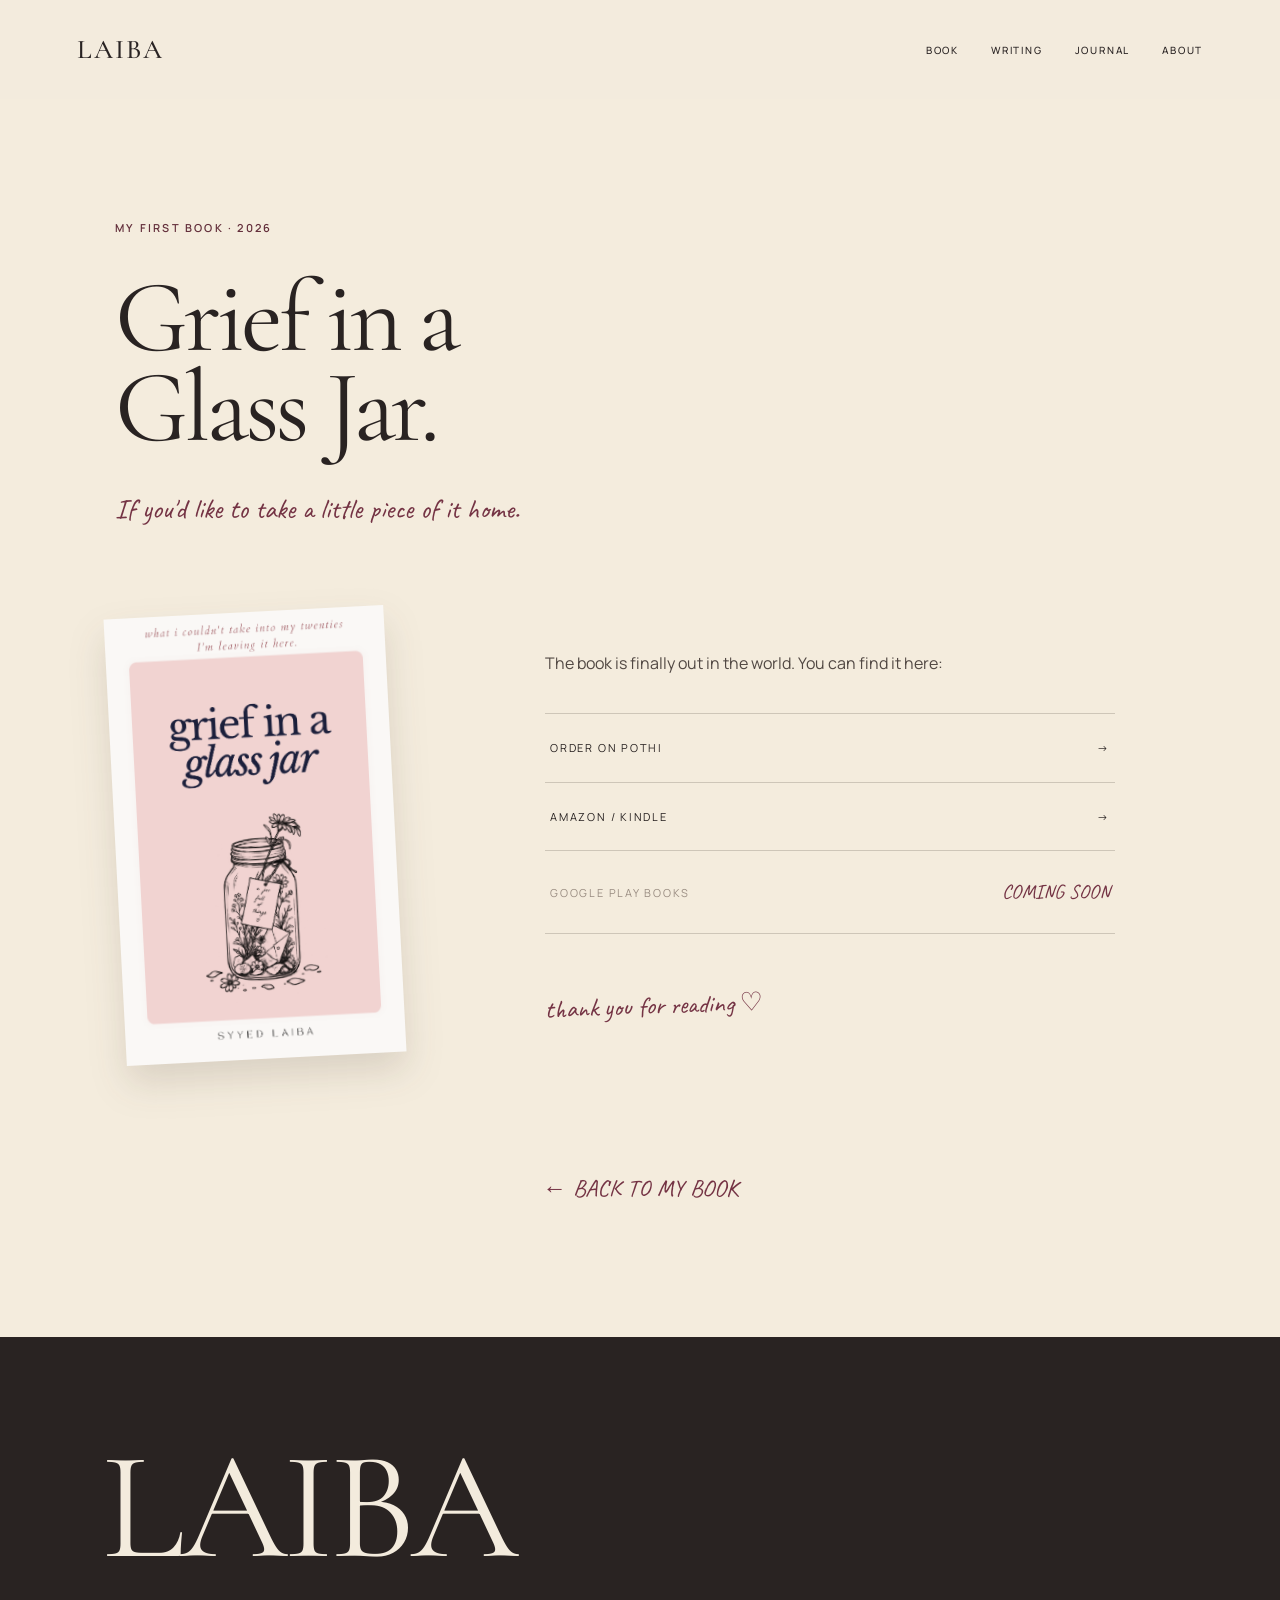
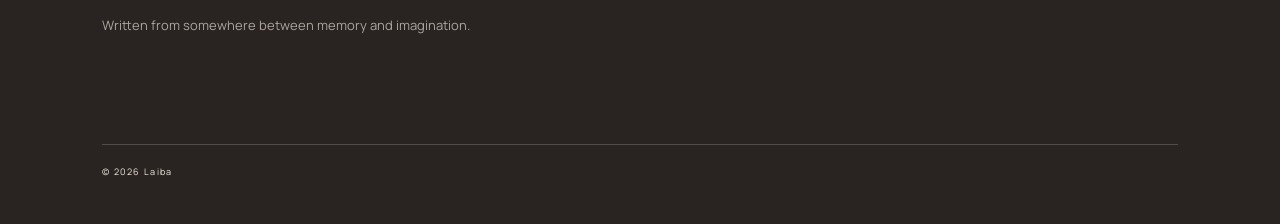
==== book.html @ 5cf10fbd "Update website" ====
<!DOCTYPE html>
<html lang="en">

<head>
    <meta charset="UTF-8">
    <meta name="viewport" content="width=device-width, initial-scale=1.0">

    <title>Grief in a Glass Jar | Laiba</title>

    <link rel="preconnect" href="https://fonts.googleapis.com">
    <link rel="preconnect" href="https://fonts.gstatic.com" crossorigin>

    <link href="https://fonts.googleapis.com/css2?family=Caveat:wght@400;500&family=Cormorant+Garamond:wght@400;500;600&family=Manrope:wght@400;500;600&display=swap" rel="stylesheet">

    <link rel="stylesheet" href="style.css">
</head>

<body>

    <header class="navbar">

        <a href="index.html" class="logo">LAIBA</a>

        <nav>
            <a href="index.html#book">BOOK</a>
            <a href="index.html#writing">WRITING</a>
            <a href="index.html#journal">JOURNAL</a>
            <a href="index.html#about">ABOUT</a>
        </nav>

    </header>


    <main class="book-links-page">

        <p class="section-label">
            MY FIRST BOOK · 2026
        </p>

        <h1>
            Grief in a<br>
            Glass Jar.
        </h1>

        <p class="book-links-note">
            If you'd like to take a little piece of it home.
        </p>


        <div class="book-links-layout">

            <div class="book-links-cover">

                <img
                    src="assets/images/grief in a glass jar.png"
                    alt="Grief in a Glass Jar by Syed Laiba"
                >

            </div>


            <div class="book-links-content">

                <p class="book-links-intro">
                    The book is finally out in the world.
                    You can find it here:
                </p>


                <div class="book-store-links">

                    <a
                        href="https://store.pothi.com/book/syyed-laiba-grief-glass-jar/"
                        target="_blank"
                        rel="noopener"
                        class="book-store-link"
                    >
                        <span>
                            ORDER ON POTHI
                        </span>

                        <span>→</span>
                    </a>


                    <a
                        href="https://a.co/d/0iZqMCQK"
                        target="_blank"
                        rel="noopener"
                        class="book-store-link"
                    >
                        <span>
                            AMAZON / KINDLE
                        </span>

                        <span>→</span>
                    </a>


                    <div class="book-store-link coming-soon">

                        <span>
                            GOOGLE PLAY BOOKS
                        </span>

                        <span>
                            COMING SOON
                        </span>

                    </div>

                </div>


                <p class="book-links-handwritten">
                    thank you for reading ♡
                </p>

            </div>

        </div>


        <a href="index.html#book" class="book-back">
            ← BACK TO MY BOOK
        </a>

    </main>


    <footer>

        <div class="footer-name">
            LAIBA
        </div>

        <p class="footer-line">
            Written from somewhere between
            memory and imagination.
        </p>

        <div class="footer-bottom">

            <span>© 2026 Laiba</span>

        </div>

    </footer>

</body>

</html>
---- style.css ----
:root {
    --paper: #F3EBDD;
    --ink: #292323;
    --cocoa: #463735;
    --wine: #632F3B;
    --rose: #A77B7B;
    --gold: #D7B978;
}


* {
    margin: 0;
    padding: 0;
    box-sizing: border-box;
}


html {
    scroll-behavior: smooth;
}


body {
    background: var(--paper);
    color: var(--ink);
    font-family: "Manrope", sans-serif;
    line-height: 1.6;
}
h2,
h3 {
    font-family: "Cormorant Garamond", serif;
    font-weight: 400;
}
a {
    color: inherit;
    text-decoration: none;
}


/* NAVIGATION */

.navbar {
    width: 100%;
    padding: 28px 6vw;

    display: flex;
    justify-content: space-between;
    align-items: center;
}


.logo {
    font-family: "Cormorant Garamond", serif;
    font-size: 27px;
    font-weight: 500;
    letter-spacing: 0.08em;
}


nav {
    display: flex;
    gap: 32px;
}


nav a {
    font-family: "Manrope", sans-serif;
    font-size: 10px;
    font-weight: 500;
    letter-spacing: 0.18em;
}

nav a:hover {
    color: var(--wine);
}


/* HERO */

.hero {
    min-height: 88vh;
    padding: 8vh 6vw;

    display: grid;
    grid-template-columns: 1fr 1fr;

    align-items: center;
    gap: 8vw;
}


.eyebrow,
.section-label {
    font-family: "Manrope", sans-serif;
    font-size: 11px;
    font-weight: 600;
    letter-spacing: 0.2em;
    color: var(--wine);
}

.intro .section-label {
    color: var(--gold);
    font-size: 11px;
}
.hero h1 {
    margin-top: 25px;

    font-family: "Cormorant Garamond", serif;
    font-size: clamp(55px, 7vw, 105px);
    font-weight: 400;
    line-height: 0.88;
    letter-spacing: -0.025em;
}


.hero-description {
    max-width: 420px;
    margin-top: 38px;

    font-family: "Manrope", sans-serif;
    font-size: 15px;
    line-height: 1.8;

    color: var(--cocoa);
}


.hero-button {
    display: inline-block;

    margin-top: 35px;
    padding: 15px 25px;

    background: var(--wine);
    color: var(--paper);

    font-family: "Manrope", sans-serif;
    font-size: 9px;
    font-weight: 600;
    letter-spacing: 0.18em;

    transition: all 0.3s ease;
}

.hero-button:hover {
    background: var(--ink);
    transform: translateY(-2px);
}


.hero-button:hover {
    background: var(--ink);
}


/* HERO PLACEHOLDER */

/* WRITER'S ARCHIVE */

.hero-visual {
    display: flex;
    justify-content: center;
    align-items: center;
    position: relative;
}

.hero-swan {
    position: absolute;

    width: 210px;
    height: auto;

    left: -10px;
    bottom: -25px;

    z-index: 3;

    transform: rotate(-5deg);

    filter: drop-shadow(0 8px 12px rgba(41, 35, 35, 0.08));

    pointer-events: none;
}

.archive-frame {
    width: min(460px, 88%);
    position: relative;

    transform: rotate(2deg);
}

.archive-photo {
    width: 100%;
    aspect-ratio: 4 / 5;

    object-fit: cover;
    object-position: center 25%;

    display: block;

    filter: saturate(0.82) contrast(0.95);

    border: 10px solid var(--paper);
    box-shadow: 0 18px 45px rgba(41, 35, 35, 0.15);
}

/* LITTLE ARCHIVE LABEL */

.photo-signature {
    position: absolute;

    right: 18px;
    bottom: 14px;

    font-family: "Caveat", cursive;
    font-size: 24px;

    color: var(--rose);

    transform: rotate(-6deg);

    z-index: 2;
}
/* INTRO */

.intro {
    padding: 18vh 15vw;

    background: var(--ink);
    color: var(--paper);
}


.intro h2 {
    max-width: 1000px;
    margin-top: 35px;

    font-family: "Cormorant Garamond", serif;
    font-size: clamp(42px, 5.5vw, 78px);
    font-weight: 400;
    line-height: 1.02;
    letter-spacing: -0.015em;
}

/* BOOK */

.book-section {
    padding: 17vh 8vw;
    background: var(--paper);
}


.book-heading {
    margin-top: 25px;

    display: flex;
    justify-content: space-between;
    align-items: flex-end;

    gap: 40px;
}


.book-section h2 {
    font-family: "Cormorant Garamond", serif;
    font-size: clamp(55px, 7vw, 105px);
    font-weight: 400;
    line-height: 0.88;
    letter-spacing: -0.025em;

    color: var(--wine);
}


.book-note {
    margin-bottom: 8px;

    font-family: "Caveat", cursive;
    font-size: 25px;

    color: var(--rose);

    transform: rotate(-4deg);
}


.book-content {
    margin-top: 100px;

    display: grid;
    grid-template-columns: 0.9fr 1.1fr;

    align-items: center;

    gap: 10vw;
}


.book-cover-area {
    position: relative;

    display: flex;
    justify-content: center;
}


.book-cover-placeholder {
    width: min(350px, 80%);
    aspect-ratio: 2 / 3;

    background: var(--cocoa);
    color: var(--paper);

    display: flex;
    justify-content: center;
    align-items: center;

    text-align: center;

    font-family: "Cormorant Garamond", serif;
    font-size: 28px;
    line-height: 1.05;

    padding: 40px;

    transform: rotate(-3deg);

    box-shadow: 12px 18px 35px rgba(41, 35, 35, 0.14);
}
.book-cover {
    width: min(375px, 82%);
    aspect-ratio: 2 / 3;

    object-fit: cover;
    display: block;

    transform: rotate(-3deg);

    box-shadow: 12px 18px 35px rgba(41, 35, 35, 0.14);
}

.book-year {
    position: absolute;

    bottom: -25px;
    right: 5%;

    font-family: "Manrope", sans-serif;
    font-size: 9px;
    font-weight: 600;
    letter-spacing: 0.15em;

    color: var(--wine);
}


.book-description {
    max-width: 550px;
}


.book-description p {
    margin-bottom: 22px;

    font-family: "Manrope", sans-serif;
    font-size: 15px;
    line-height: 1.8;

    color: var(--cocoa);
}


.book-description .book-ending {
    margin-top: 35px;

    font-family: "Cormorant Garamond", serif;
    font-size: 29px;
    line-height: 1.1;

    color: var(--wine);
}


.book-description .book-release {
    margin-top: 30px;

    font-family: "Cormorant Garamond", serif;
    font-size: 24px;
    line-height: 1.25;

    color: var(--ink);
}


.book-link {
    display: inline-block;

    margin-top: 20px;

    font-family: "Manrope", sans-serif;
    font-size: 10px;
    font-weight: 600;
    letter-spacing: 0.18em;

    color: var(--wine);

    transition: transform 0.3s ease;
}


.book-link:hover {
    transform: translateX(5px);
}


/* WRITING */

.writing-section {
    padding: 15vh 8vw;

    background: #DCE5E4;
}


.writing-section h2 {
    margin-top: 20px;

    font-size: clamp(45px, 6vw, 80px);
    font-weight: normal;
}


.writing-grid {
    margin-top: 90px;

    display: grid;
    grid-template-columns: repeat(3, 1fr);

    gap: 22px;
}

/* WRITING CARDS */

.writing-card {
    background: #F3EEE3;
    border: 1px solid rgba(70, 70, 65, 0.18);
    box-shadow: 0 12px 30px rgba(45, 55, 55, 0.10);
    padding: 42px 32px 38px;
    position: relative;
    transition: transform 0.3s ease, box-shadow 0.3s ease;
}

/* Slightly imperfect journal feel */
.writing-card:nth-child(1) {
    transform: rotate(-0.4deg);
}

.writing-card:nth-child(2) {
    transform: rotate(0.25deg);
}

.writing-card:nth-child(3) {
    transform: rotate(-0.25deg);
}

/* Gentle lift when you hover */
.writing-card:hover {
    transform: translateY(-6px) rotate(0deg);
    box-shadow: 0 18px 35px rgba(45, 55, 55, 0.14);
}


.writing-card:nth-child(1) {
    transform: rotate(-0.5deg);
}

.writing-card:nth-child(2) {
    transform: rotate(0.7deg);
}

.writing-card:nth-child(3) {
    transform: rotate(-0.3deg);
}


.writing-card:hover {
    transform: translateY(-8px) rotate(0deg);

    background: rgba(255, 250, 242, 0.45);
}


.writing-card-top {
    display: flex;
    justify-content: space-between;
    align-items: center;

    font-family: "Manrope", sans-serif;
    font-size: 9px;
    font-weight: 600;
    letter-spacing: 0.18em;

    color: var(--wine);
}


.writing-card h3 {
    margin-top: auto;
    margin-bottom: 35px;

    max-width: 310px;

    font-family: "Cormorant Garamond", serif;
    font-size: 32px;
    font-weight: 400;
    line-height: 1.05;

    color: var(--ink);
}


.writing-card a {
    font-family: "Manrope", sans-serif;
    font-size: 9px;
    font-weight: 600;
    letter-spacing: 0.18em;

    color: var(--wine);

    transition: transform 0.3s ease;
}


.writing-card a:hover {
    transform: translateX(5px);
}


/* =========================================
   JOURNAL
   ========================================= */

.journal-section {
    background: #f4ecdc;
    min-height: 850px;
    padding: 130px 8% 150px;

    display: grid;
    grid-template-columns: 35% 65%;
    gap: 20px;

    overflow: hidden;
}


/* LEFT SIDE */

.journal-heading {
    position: relative;
    padding-top: 20px;
}

.journal-heading h2 {
    font-family: "Cormorant Garamond", serif;
    font-size: clamp(65px, 6vw, 105px);
    font-weight: 400;
    line-height: .88;
    letter-spacing: -3px;

    margin: 45px 0 0;
}

.journal-note {
    font-family: "Caveat", cursive;
    font-size: 25px;
    line-height: 1.05;

    color: #713442;

    margin-top: 45px;

    transform: rotate(-5deg);
    display: inline-block;
}


/* RIGHT SIDE */

.journal-papers {
    position: relative;

    min-height: 720px;

    display: flex;
    flex-direction: column;

    align-items: center;

    gap: 55px;

    padding-top: 25px;
}


/* PAPER */

.journal-paper {
    position: relative;
    display: block;

    width: min(720px, 95%);
    min-height: 175px;

    background:
        radial-gradient(
            circle at 20% 30%,
            rgba(120, 95, 65, .035) 0 1px,
            transparent 1.5px
        ),
        radial-gradient(
            circle at 70% 65%,
            rgba(120, 95, 65, .025) 0 1px,
            transparent 1.5px
        ),
        #f8f1e3;

    background-size: 18px 18px, 23px 23px, auto;

    color: #292323;
    text-decoration: none;

    padding: 30px 45px 28px 105px;

  .journal-paper {
    position: relative;
    display: block;

    width: min(720px, 95%);
    min-height: 175px;

    background:
        radial-gradient(
            circle at 20% 30%,
            rgba(120, 95, 65, .035) 0 1px,
            transparent 1.5px
        ),
        radial-gradient(
            circle at 70% 65%,
            rgba(120, 95, 65, .025) 0 1px,
            transparent 1.5px
        ),
        #f8f1e3;

    background-size: 18px 18px, 23px 23px, auto;

    color: #292323;
    text-decoration: none;

    padding: 30px 45px 28px 105px;

    transition:
        transform .35s ease,
        filter .35s ease;

    z-index: 1;

    filter:
        drop-shadow(0 9px 8px rgba(55, 45, 35, .13))
        drop-shadow(0 2px 3px rgba(55, 45, 35, .07));

    clip-path: polygon(
        1% 3%,
        8% 1%,
        17% 2%,
        27% 1%,
        38% 3%,
        49% 1%,
        61% 2%,
        73% 1%,
        84% 3%,
        94% 1%,
        99% 5%,
        98% 17%,
        99% 29%,
        97% 42%,
        99% 56%,
        98% 70%,
        100% 83%,
        98% 96%,
        88% 98%,
        77% 97%,
        67% 99%,
        56% 97%,
        45% 99%,
        34% 97%,
        23% 99%,
        13% 97%,
        4% 99%,
        2% 92%,
        3% 81%,
        1% 69%,
        3% 56%,
        1% 44%,
        2% 32%,
        1% 20%
    );
}

    transition:
        transform .35s ease,
        box-shadow .35s ease;

    z-index: 1;

    /*
       Slightly irregular torn-paper silhouette
    */
    clip-path: polygon(
        1% 3%,
        8% 1%,
        17% 2%,
        27% 1%,
        38% 3%,
        49% 1%,
        61% 2%,
        73% 1%,
        84% 3%,
        94% 1%,
        99% 5%,

        98% 17%,
        99% 29%,
        97% 42%,
        99% 56%,
        98% 70%,
        100% 83%,
        98% 96%,

        88% 98%,
        77% 97%,
        67% 99%,
        56% 97%,
        45% 99%,
        34% 97%,
        23% 99%,
        13% 97%,
        4% 99%,

        2% 92%,
        3% 81%,
        1% 69%,
        3% 56%,
        1% 44%,
        2% 32%,
        1% 20%
    );
}

.journal-paper::after {
    content: "";
    position: absolute;

    inset: 0;

    pointer-events: none;

    border: 1px solid rgba(120, 100, 75, .10);

    opacity: .7;
}


/* DIFFERENT ROTATIONS */

.paper-one {
    transform: rotate(-1.3deg);

    margin-left: 20px;

    clip-path: polygon(
        1% 4%, 12% 1%, 25% 3%, 38% 1%,
        52% 3%, 65% 1%, 78% 3%, 91% 1%, 99% 5%,
        98% 20%, 100% 34%, 98% 48%, 99% 63%,
        97% 79%, 99% 94%,
        88% 97%, 75% 99%, 61% 97%, 48% 99%,
        35% 97%, 22% 99%, 10% 97%, 2% 94%,
        3% 80%, 1% 66%, 3% 52%, 1% 37%, 3% 21%
    );
}


.paper-two {
    transform: rotate(1.2deg);

    margin-left: -20px;

    clip-path: polygon(
        2% 2%, 15% 4%, 29% 1%, 43% 3%,
        57% 1%, 72% 3%, 86% 1%, 98% 4%,
        97% 19%, 99% 34%, 97% 49%, 100% 64%,
        98% 81%, 99% 96%,
        86% 98%, 72% 96%, 58% 99%, 44% 97%,
        30% 99%, 17% 96%, 3% 98%,
        1% 83%, 3% 68%, 1% 54%, 2% 39%,
        1% 24%
    );
}


.paper-three {
    transform: rotate(-.8deg);

    margin-left: 25px;

    clip-path: polygon(
        1% 3%, 13% 1%, 26% 3%, 39% 1%,
        53% 2%, 67% 1%, 81% 3%, 94% 1%, 99% 4%,
        98% 18%, 99% 31%, 97% 45%, 100% 59%,
        98% 73%, 99% 87%, 97% 98%,
        84% 96%, 70% 99%, 56% 97%, 42% 99%,
        28% 97%, 14% 99%, 3% 96%,
        2% 82%, 3% 68%, 1% 54%, 3% 40%,
        1% 25%
    );
}

/* HOVER */

.journal-paper:hover {
    transform:
        rotate(0deg)
        translateY(-7px)
        scale(1.015);

    filter:
        drop-shadow(0 14px 14px rgba(55, 45, 35, .17))
        drop-shadow(0 3px 5px rgba(55, 45, 35, .08));

    z-index: 10;
}

   


/* PAPER NUMBER */

.paper-number {
    position: absolute;

    left: 30px;
    top: 45px;

    width: 48px;
    height: 42px;

    display: flex;
    align-items: center;
    justify-content: center;

    background: #e7dcc5;

    color: #713442;

    font-family: "Manrope", sans-serif;
    font-size: 12px;
    letter-spacing: 1px;

    box-shadow:
        0 2px 5px rgba(40,30,20,.08);

    transform: rotate(-2deg);
}


/* PAPER CONTENT */

.paper-content {
    position: relative;
}

.paper-date {
    position: absolute;

    right: 0;
    top: -3px;

    font-family: "Manrope", sans-serif;

    font-size: 9px;
    letter-spacing: 1px;

    color: #77706a;
}


.paper-content h3 {
    font-family: "Cormorant Garamond", serif;

    font-size: 29px;
    line-height: .98;

    font-weight: 500;

    margin: 4px 90px 10px 0;
}


.paper-content p {
    font-family: "Manrope", sans-serif;

    font-size: 11px;
    line-height: 1.55;

    color: #827a72;

    max-width: 330px;

    margin: 0;
}


/* HANDWRITTEN LINK */

.paper-read {
    position: absolute;

    right: 32px;
    bottom: 25px;

    font-family: "Caveat", cursive;

    font-size: 19px;

    color: #713442;

    transform: rotate(-3deg);

    transition: transform .25s ease;
}

.journal-paper:hover .paper-read {
    transform:
        rotate(-3deg)
        translateX(4px);
}


/* PAPER CLIP */

.paper-clip {
    position: absolute;

    left: 25px;
    top: -22px;

    font-family: serif;

    font-size: 45px;

    color: #8d806d;

    transform: rotate(-20deg);

    z-index: 5;
}


/* FLOWER */

.paper-flower {
    position: absolute;

    left: 55px;
    top: 45px;

    font-size: 35px;

    color: #8b5d4c;

    transform: rotate(-18deg);

    opacity: .65;
}


/* TAPE */

.paper-tape {
    position: absolute;

    top: -17px;
    left: 42%;

    width: 105px;
    height: 35px;

    background: rgba(211, 197, 161, .72);

    transform: rotate(2deg);

    box-shadow:
        0 2px 5px rgba(50,40,30,.08);
}


/* =========================================
   JOURNAL MOBILE
   ========================================= */

@media (max-width: 800px) {

    .journal-section {
        display: block;

        min-height: auto;

        padding: 90px 22px 100px;
    }


    .journal-heading {
        margin-bottom: 70px;
    }


    .journal-heading h2 {
        font-size: 65px;
        letter-spacing: -2px;

        margin-top: 30px;
    }


    .journal-note {
        margin-top: 35px;
        font-size: 22px;
    }


    .journal-papers {
        min-height: auto;

        display: flex;

        align-items: center;

        gap: 35px;
    }


    .journal-paper {
        width: 100%;

        min-height: 210px;

        padding:
            38px
            25px
            38px
            82px;
    }


    .paper-one,
    .paper-two,
    .paper-three {
        margin: 0;
    }


    .paper-content h3 {
        font-size: 26px;

        margin-right: 45px;
    }


    .paper-content p {
        font-size: 10px;

        max-width: 230px;
    }


    .paper-date {
        right: 0;
        top: -2px;

        font-size: 8px;
    }


    .paper-number {
        left: 22px;
        top: 52px;

        width: 42px;
        height: 38px;
    }


    .paper-read {
        right: 20px;
        bottom: 20px;

        font-size: 18px;
    }


    .paper-clip {
        left: 20px;
    }


    .paper-flower {
        left: 40px;
    }

}

/* ABOUT */

.about-section {
    min-height: 85vh;

    padding: 14vh 8vw;

    background: var(--wine);
    color: var(--paper);

    display: grid;
    grid-template-columns: 0.8fr 1.2fr;

    gap: 10vw;

    align-items: center;
}


.about-heading {
    align-self: start;
}


.about-section .section-label {
    color: var(--gold);
}


.about-heading h2 {
    margin-top: 35px;

    font-family: "Cormorant Garamond", serif;
    font-size: clamp(70px, 9vw, 130px);
    font-weight: 400;
    line-height: 0.78;

    color: var(--paper);
}


.about-handwritten {
    margin-top: 45px;

    font-family: "Caveat", cursive;
    font-size: 24px;

    color: var(--gold);

    transform: rotate(-3deg);
}


.about-content {
    max-width: 600px;

    padding-top: 35px;
}


.about-content p {
    margin-bottom: 28px;

    font-family: "Manrope", sans-serif;
    font-size: 14px;
    line-height: 1.8;

    color: rgba(243, 235, 221, 0.78);
}


.about-content .about-lead {
    margin-bottom: 38px;

    font-family: "Cormorant Garamond", serif;
    font-size: 30px;
    line-height: 1.15;

    color: var(--paper);
}


.about-content .about-closing {
    margin-top: 45px;

    font-family: "Caveat", cursive;
    font-size: 27px;

    color: var(--paper);
}

/* FOOTER */

footer {
    padding: 12vh 8vw 5vh;

    background: #292322;
    color: var(--paper);

    border-top: 1px solid rgba(57, 45, 43, 0.15);
}


.footer-name {
    font-family: "Cormorant Garamond", serif;
    font-size: clamp(70px, 12vw, 170px);
    font-weight: 400;
    line-height: 0.8;

    letter-spacing: -0.03em;
}


.footer-line {
    max-width: 400px;

    margin-top: 45px;

    font-family: "Manrope", sans-serif;
    font-size: 13px;
    line-height: 1.7;

    color: rgba(243, 235, 221, 0.65);
}


.footer-goodbye {
    margin-top: 25px;

    font-family: "Caveat", cursive;
    font-size: 30px;

    color: var(--gold);

    transform: rotate(-2deg);
}


.footer-bottom {
    margin-top: 12vh;
    padding-top: 20px;

     border-top: 1px solid rgba(243, 235, 221, 0.2);
    display: flex;
    justify-content: space-between;
    align-items: center;

    font-family: "Manrope", sans-serif;
    font-size: 9px;
    letter-spacing: 0.15em;
}


.footer-links {
    display: flex;
    gap: 28px;
}


.footer-links a {
    color: var(--gold);

    transition: opacity 0.3s ease;
}


.footer-links a:hover {
    opacity: 0.55;
}

/* ========================================
   MOBILE VERSION
   Desktop stays untouched
======================================== */

@media (max-width: 768px) {

    /* NAVIGATION */

    .navbar {
        padding: 22px 6vw;
    }

    nav {
        gap: 16px;
    }

    nav a {
        font-size: 8px;
        letter-spacing: 0.12em;
    }


    /* HERO */

    .hero {
        min-height: auto;

        padding: 9vh 7vw 12vh;

        display: flex;
        flex-direction: column;

        gap: 55px;
    }

    .hero-text {
        width: 100%;
    }

    .hero h1 {
        font-size: clamp(52px, 15vw, 78px);
        line-height: 0.88;
    }

    .hero-description {
        max-width: 330px;
        font-size: 14px;
        line-height: 1.7;
    }

    .hero-button {
        margin-top: 28px;
    }


    /* HERO IMAGE + SWAN */

    .hero-visual {
        width: 100%;

        display: flex;
        justify-content: center;

        padding: 10px 0 30px;
    }

    .archive-frame {
        width: min(380px, 88vw);

        transform: rotate(1.5deg);
    }

    .hero-swan {
        width: 145px;

        left: 2%;
        bottom: -5px;

        transform: rotate(-5deg);
    }


    /* BEGINNING */

    .intro {
        padding: 14vh 8vw;
    }

    .intro h2 {
        font-size: clamp(40px, 10vw, 58px);
        line-height: 1;
    }


    /* BOOK */

    .book-section {
        padding: 13vh 8vw;
    }

    .book-heading {
        display: block;
    }

    .book-section h2 {
        font-size: clamp(52px, 14vw, 78px);
    }

    .book-note {
        margin-top: 25px;
    }

    .book-content {
        margin-top: 65px;

        display: flex;
        flex-direction: column;

        gap: 65px;
    }

    .book-cover-area {
        width: 100%;
    }

    .book-cover,
    .book-cover-placeholder {
        width: min(330px, 82vw);
    }

    .book-description {
        max-width: 100%;
    }

    .book-description p {
        font-size: 14px;
    }


    /* WRITING */

    .writing-section {
        padding: 13vh 8vw;
    }

    .writing-section h2 {
        font-size: clamp(46px, 12vw, 68px);
    }

    .writing-grid {
        margin-top: 55px;

        display: flex;
        flex-direction: column;

        gap: 18px;
    }

    .writing-card {
        min-height: 250px;
    }


    /* JOURNAL */

    .journal-section {
        padding: 13vh 8vw;

        display: flex;
        flex-direction: column;

        gap: 60px;
    }

    .journal-section h2 {
        font-size: clamp(50px, 13vw, 72px);
    }

    .journal-entry {
        grid-template-columns: 35px 1fr;

        gap: 15px;
    }

    .journal-read {
        grid-column: 2;

        margin-top: 5px;
    }

    .journal-info h3 {
        font-size: 25px;
    }


    /* ABOUT */

    .about-section {
        min-height: auto;

        padding: 13vh 8vw;

        display: flex;
        flex-direction: column;

        gap: 45px;
    }

    .about-heading h2 {
        font-size: clamp(65px, 18vw, 105px);
        line-height: 0.8;
    }

    .about-handwritten {
        margin-top: 30px;
    }

    .about-content {
        padding-top: 0;
        max-width: 100%;
    }

    .about-content .about-lead {
        font-size: 28px;
    }


    /* FOOTER */

    footer {
        padding: 10vh 8vw 5vh;
    }

    .footer-name {
        font-size: clamp(70px, 22vw, 130px);
    }

    .footer-line {
        max-width: 300px;
        font-size: 12px;
    }

    .footer-bottom {
        margin-top: 9vh;

        flex-direction: column;
        align-items: flex-start;

        gap: 20px;
    }

    .footer-links {
        gap: 22px;
    }

}

/* HERO HEADLINE — handwritten journal style */

.hero h1 {
    font-family: "Caveat", cursive;
    font-weight: 500;
    letter-spacing: 0.01em;
    line-height: 0.95;
}

/* =========================================
   JOURNAL ARTICLE PAGE
   ========================================= */

.journal-page {
    background: #f4ecdc;
}


/* ARTICLE */

.journal-article {
    max-width: 900px;

    margin: 0 auto;

    padding: 150px 30px 130px;
}


/* NUMBER + DATE */

.journal-article-meta {
    display: flex;

    justify-content: space-between;

    align-items: center;

    margin-top: 55px;

    padding-bottom: 15px;

    border-bottom: 1px solid rgba(60, 45, 35, .18);

    font-family: "Manrope", sans-serif;

    font-size: 10px;

    letter-spacing: 2px;

    color: #713442;
}


/* TITLE */

.journal-article h1 {
    font-family: "Cormorant Garamond", serif;

    font-size: clamp(65px, 8vw, 110px);

    font-weight: 400;

    line-height: .88;

    letter-spacing: -3px;

    margin: 65px 0 35px;
}


/* INTRO */

.journal-article-intro {
    max-width: 520px;

    font-family: "Caveat", cursive;

    font-size: 28px;

    line-height: 1.1;

    color: #713442;

    transform: rotate(-2deg);

    margin-bottom: 70px;
}


/* DIVIDER */

.journal-divider {
    width: 100%;

    height: 1px;

    background: rgba(60, 45, 35, .16);

    margin-bottom: 70px;
}


/* ARTICLE TEXT */

.journal-writing {
    max-width: 650px;

    margin: 0 auto;
}


.journal-writing p {
    font-family: "Cormorant Garamond", serif;

    font-size: 23px;

    line-height: 1.55;

    color: #292323;

    margin-bottom: 38px;
}


/* FINAL PARAGRAPH */

.journal-writing .journal-article-ending {
    font-size: 27px;

    margin-top: 65px;

    color: #713442;
}


/* BACK LINK */

.journal-back {
    max-width: 650px;

    margin: 90px auto 0;
}


.journal-back a {
    font-family: "Caveat", cursive;

    font-size: 23px;

    color: #713442;

    text-decoration: none;

    transition: opacity .25s ease;
}


.journal-back a:hover {
    opacity: .6;
}


/* MOBILE */

@media (max-width: 700px) {

    .journal-article {
        padding:
            100px
            24px
            90px;
    }


    .journal-article-meta {
        margin-top: 40px;
    }


    .journal-article h1 {
        font-size: 60px;

        letter-spacing: -2px;

        margin-top: 50px;
    }


    .journal-article-intro {
        font-size: 25px;

        margin-bottom: 55px;
    }


    .journal-writing p {
        font-size: 21px;

        line-height: 1.5;

        margin-bottom: 32px;
    }


    .journal-writing .journal-article-ending {
        font-size: 24px;
    }

}
/* =========================
   BOOK LINKS PAGE
========================= */

.book-links-page {
    min-height: 100vh;
    padding: 120px 9vw 130px;
    background: #f4ecdd;
    box-sizing: border-box;
}

.book-links-page .section-label {
    margin-bottom: 35px;
}

.book-links-page h1 {
    font-family: "Cormorant Garamond", serif;
    font-size: clamp(70px, 8vw, 120px);
    font-weight: 400;
    line-height: 0.88;
    letter-spacing: -0.04em;
    margin: 0;
    color: #292322;
}

.book-links-note {
    font-family: "Caveat", cursive;
    font-size: 28px;
    color: #743344;
    margin: 35px 0 80px;
}


/* COVER + LINKS */

.book-links-layout {
    display: grid;
    grid-template-columns: 320px 1fr;
    gap: 110px;
    align-items: center;
    max-width: 1050px;
    margin: 0 auto;
}


/* BOOK */

.book-links-cover {
    width: 280px;
    transform: rotate(-3deg);
    filter: drop-shadow(0 18px 18px rgba(55, 42, 32, 0.14));
}

.book-links-cover img {
    display: block;
    width: 100%;
    height: auto;
}


/* LINKS */

.book-links-content {
    max-width: 570px;
}

.book-links-intro {
    font-family: "Manrope", sans-serif;
    font-size: 16px;
    line-height: 1.8;
    color: #514843;
    margin-bottom: 35px;
}


.book-store-links {
    border-top: 1px solid rgba(55, 45, 38, 0.2);
}


.book-store-link {
    display: flex;
    justify-content: space-between;
    align-items: center;

    padding: 25px 5px;

    border-bottom: 1px solid rgba(55, 45, 38, 0.2);

    color: #292322;
    text-decoration: none;

    font-family: "Manrope", sans-serif;
    font-size: 11px;
    letter-spacing: 0.16em;

    transition:
        padding-left 0.25s ease,
        color 0.25s ease;
}

.book-store-link:hover {
    padding-left: 12px;
    color: #743344;
}


/* GOOGLE PLAY */

.book-store-link.coming-soon {
    color: #9a8d82;
    cursor: default;
}

.book-store-link.coming-soon:hover {
    padding-left: 5px;
    color: #9a8d82;
}

.book-store-link.coming-soon span:last-child {
    font-family: "Caveat", cursive;
    font-size: 20px;
    letter-spacing: 0;
    color: #743344;
}


/* LITTLE HANDWRITTEN LINE */

.book-links-handwritten {
    font-family: "Caveat", cursive;
    font-size: 26px;
    color: #743344;
    margin-top: 45px;
    transform: rotate(-2deg);
}


/* BACK */

.book-back {
    display: block;
    width: fit-content;
    margin: 110px auto 0;

    color: #743344;
    text-decoration: none;

    font-family: "Caveat", cursive;
    font-size: 24px;
}

.book-back:hover {
    text-decoration: underline;
}


/* MOBILE */

@media (max-width: 750px) {

    .book-links-page {
        padding: 90px 7vw 100px;
    }

    .book-links-page h1 {
        font-size: 70px;
    }

    .book-links-layout {
        grid-template-columns: 1fr;
        gap: 70px;
    }

    .book-links-cover {
        width: min(280px, 70vw);
        margin: 0 auto;
    }

    .book-links-content {
        max-width: none;
    }

}
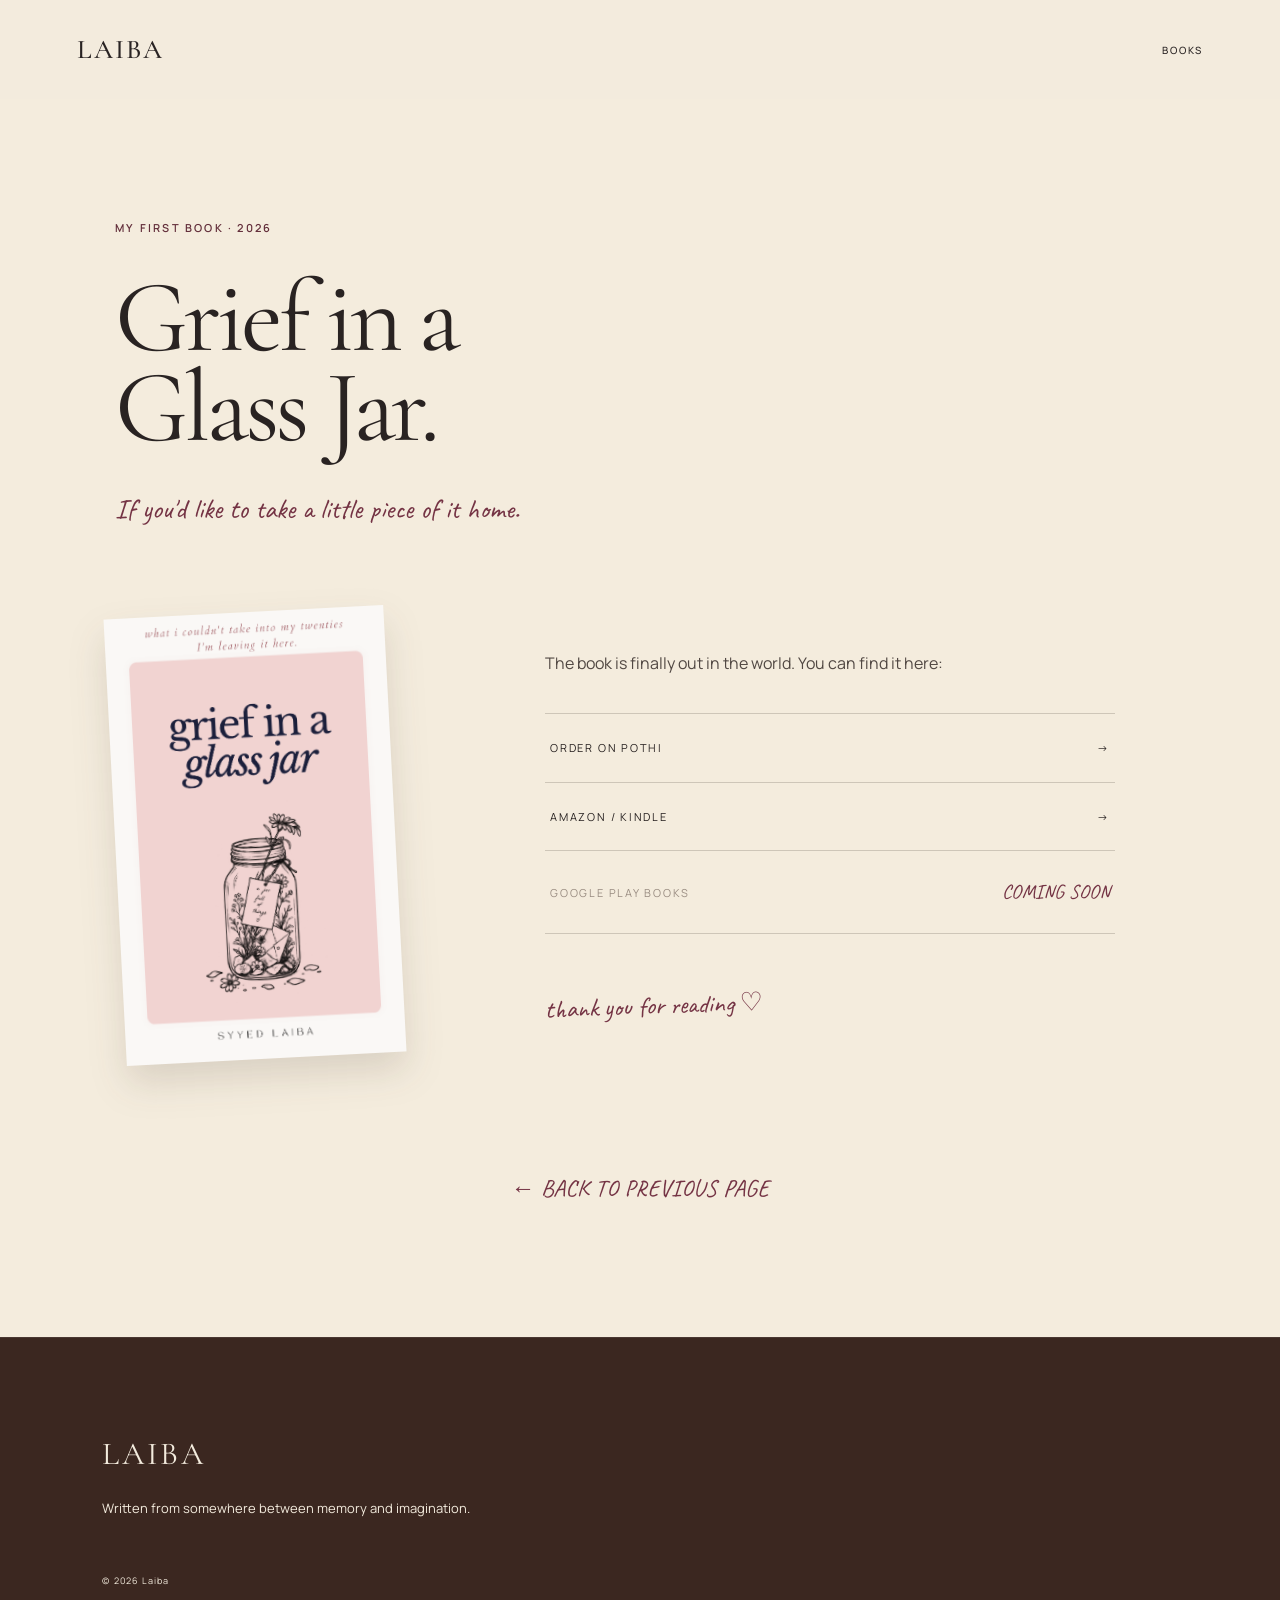
==== commit 60c38d38: "Update footer styling" ====
--- a/book.html
+++ b/book.html
@@ -22,11 +22,7 @@
         <a href="index.html" class="logo">LAIBA</a>
 
         <nav>
-            <a href="index.html#book">BOOK</a>
-            <a href="index.html#writing">WRITING</a>
-            <a href="index.html#journal">JOURNAL</a>
-            <a href="index.html#about">ABOUT</a>
-        </nav>
+            <a href="index.html#book">BOOKS</a>
 
     </header>
 
@@ -122,7 +118,7 @@
 
 
         <a href="index.html#book" class="book-back">
-            ← BACK TO MY BOOK
+            ← BACK TO PREVIOUS PAGE
         </a>
 
     </main>
--- a/style.css
+++ b/style.css
@@ -413,1349 +413,13 @@
 }
 
 
-/* WRITING */
-
-.writing-section {
-    padding: 15vh 8vw;
-
-    background: #DCE5E4;
-}
-
-
-.writing-section h2 {
-    margin-top: 20px;
-
-    font-size: clamp(45px, 6vw, 80px);
-    font-weight: normal;
-}
-
-
-.writing-grid {
-    margin-top: 90px;
-
-    display: grid;
-    grid-template-columns: repeat(3, 1fr);
-
-    gap: 22px;
-}
-
-/* WRITING CARDS */
-
-.writing-card {
-    background: #F3EEE3;
-    border: 1px solid rgba(70, 70, 65, 0.18);
-    box-shadow: 0 12px 30px rgba(45, 55, 55, 0.10);
-    padding: 42px 32px 38px;
-    position: relative;
-    transition: transform 0.3s ease, box-shadow 0.3s ease;
-}
-
-/* Slightly imperfect journal feel */
-.writing-card:nth-child(1) {
-    transform: rotate(-0.4deg);
-}
-
-.writing-card:nth-child(2) {
-    transform: rotate(0.25deg);
-}
-
-.writing-card:nth-child(3) {
-    transform: rotate(-0.25deg);
-}
-
-/* Gentle lift when you hover */
-.writing-card:hover {
-    transform: translateY(-6px) rotate(0deg);
-    box-shadow: 0 18px 35px rgba(45, 55, 55, 0.14);
-}
-
-
-.writing-card:nth-child(1) {
-    transform: rotate(-0.5deg);
-}
-
-.writing-card:nth-child(2) {
-    transform: rotate(0.7deg);
-}
-
-.writing-card:nth-child(3) {
-    transform: rotate(-0.3deg);
-}
-
-
-.writing-card:hover {
-    transform: translateY(-8px) rotate(0deg);
-
-    background: rgba(255, 250, 242, 0.45);
-}
-
-
-.writing-card-top {
-    display: flex;
-    justify-content: space-between;
-    align-items: center;
-
-    font-family: "Manrope", sans-serif;
-    font-size: 9px;
-    font-weight: 600;
-    letter-spacing: 0.18em;
-
-    color: var(--wine);
-}
-
-
-.writing-card h3 {
-    margin-top: auto;
-    margin-bottom: 35px;
-
-    max-width: 310px;
-
-    font-family: "Cormorant Garamond", serif;
-    font-size: 32px;
-    font-weight: 400;
-    line-height: 1.05;
-
-    color: var(--ink);
-}
-
-
-.writing-card a {
-    font-family: "Manrope", sans-serif;
-    font-size: 9px;
-    font-weight: 600;
-    letter-spacing: 0.18em;
-
-    color: var(--wine);
-
-    transition: transform 0.3s ease;
-}
-
-
-.writing-card a:hover {
-    transform: translateX(5px);
-}
-
-
-/* =========================================
-   JOURNAL
-   ========================================= */
-
-.journal-section {
-    background: #f4ecdc;
-    min-height: 850px;
-    padding: 130px 8% 150px;
-
-    display: grid;
-    grid-template-columns: 35% 65%;
-    gap: 20px;
-
-    overflow: hidden;
-}
-
-
-/* LEFT SIDE */
-
-.journal-heading {
-    position: relative;
-    padding-top: 20px;
-}
-
-.journal-heading h2 {
-    font-family: "Cormorant Garamond", serif;
-    font-size: clamp(65px, 6vw, 105px);
-    font-weight: 400;
-    line-height: .88;
-    letter-spacing: -3px;
-
-    margin: 45px 0 0;
-}
-
-.journal-note {
-    font-family: "Caveat", cursive;
-    font-size: 25px;
-    line-height: 1.05;
-
-    color: #713442;
-
-    margin-top: 45px;
-
-    transform: rotate(-5deg);
-    display: inline-block;
-}
-
-
-/* RIGHT SIDE */
-
-.journal-papers {
-    position: relative;
-
-    min-height: 720px;
-
-    display: flex;
-    flex-direction: column;
-
-    align-items: center;
-
-    gap: 55px;
-
-    padding-top: 25px;
-}
-
-
-/* PAPER */
-
-.journal-paper {
-    position: relative;
-    display: block;
-
-    width: min(720px, 95%);
-    min-height: 175px;
-
-    background:
-        radial-gradient(
-            circle at 20% 30%,
-            rgba(120, 95, 65, .035) 0 1px,
-            transparent 1.5px
-        ),
-        radial-gradient(
-            circle at 70% 65%,
-            rgba(120, 95, 65, .025) 0 1px,
-            transparent 1.5px
-        ),
-        #f8f1e3;
-
-    background-size: 18px 18px, 23px 23px, auto;
-
-    color: #292323;
-    text-decoration: none;
-
-    padding: 30px 45px 28px 105px;
-
-  .journal-paper {
-    position: relative;
-    display: block;
-
-    width: min(720px, 95%);
-    min-height: 175px;
-
-    background:
-        radial-gradient(
-            circle at 20% 30%,
-            rgba(120, 95, 65, .035) 0 1px,
-            transparent 1.5px
-        ),
-        radial-gradient(
-            circle at 70% 65%,
-            rgba(120, 95, 65, .025) 0 1px,
-            transparent 1.5px
-        ),
-        #f8f1e3;
-
-    background-size: 18px 18px, 23px 23px, auto;
-
-    color: #292323;
-    text-decoration: none;
-
-    padding: 30px 45px 28px 105px;
-
-    transition:
-        transform .35s ease,
-        filter .35s ease;
-
-    z-index: 1;
-
-    filter:
-        drop-shadow(0 9px 8px rgba(55, 45, 35, .13))
-        drop-shadow(0 2px 3px rgba(55, 45, 35, .07));
-
-    clip-path: polygon(
-        1% 3%,
-        8% 1%,
-        17% 2%,
-        27% 1%,
-        38% 3%,
-        49% 1%,
-        61% 2%,
-        73% 1%,
-        84% 3%,
-        94% 1%,
-        99% 5%,
-        98% 17%,
-        99% 29%,
-        97% 42%,
-        99% 56%,
-        98% 70%,
-        100% 83%,
-        98% 96%,
-        88% 98%,
-        77% 97%,
-        67% 99%,
-        56% 97%,
-        45% 99%,
-        34% 97%,
-        23% 99%,
-        13% 97%,
-        4% 99%,
-        2% 92%,
-        3% 81%,
-        1% 69%,
-        3% 56%,
-        1% 44%,
-        2% 32%,
-        1% 20%
-    );
-}
-
-    transition:
-        transform .35s ease,
-        box-shadow .35s ease;
-
-    z-index: 1;
-
-    /*
-       Slightly irregular torn-paper silhouette
-    */
-    clip-path: polygon(
-        1% 3%,
-        8% 1%,
-        17% 2%,
-        27% 1%,
-        38% 3%,
-        49% 1%,
-        61% 2%,
-        73% 1%,
-        84% 3%,
-        94% 1%,
-        99% 5%,
-
-        98% 17%,
-        99% 29%,
-        97% 42%,
-        99% 56%,
-        98% 70%,
-        100% 83%,
-        98% 96%,
-
-        88% 98%,
-        77% 97%,
-        67% 99%,
-        56% 97%,
-        45% 99%,
-        34% 97%,
-        23% 99%,
-        13% 97%,
-        4% 99%,
-
-        2% 92%,
-        3% 81%,
-        1% 69%,
-        3% 56%,
-        1% 44%,
-        2% 32%,
-        1% 20%
-    );
-}
-
-.journal-paper::after {
-    content: "";
-    position: absolute;
-
-    inset: 0;
-
-    pointer-events: none;
-
-    border: 1px solid rgba(120, 100, 75, .10);
-
-    opacity: .7;
-}
-
-
-/* DIFFERENT ROTATIONS */
-
-.paper-one {
-    transform: rotate(-1.3deg);
-
-    margin-left: 20px;
-
-    clip-path: polygon(
-        1% 4%, 12% 1%, 25% 3%, 38% 1%,
-        52% 3%, 65% 1%, 78% 3%, 91% 1%, 99% 5%,
-        98% 20%, 100% 34%, 98% 48%, 99% 63%,
-        97% 79%, 99% 94%,
-        88% 97%, 75% 99%, 61% 97%, 48% 99%,
-        35% 97%, 22% 99%, 10% 97%, 2% 94%,
-        3% 80%, 1% 66%, 3% 52%, 1% 37%, 3% 21%
-    );
-}
-
-
-.paper-two {
-    transform: rotate(1.2deg);
-
-    margin-left: -20px;
-
-    clip-path: polygon(
-        2% 2%, 15% 4%, 29% 1%, 43% 3%,
-        57% 1%, 72% 3%, 86% 1%, 98% 4%,
-        97% 19%, 99% 34%, 97% 49%, 100% 64%,
-        98% 81%, 99% 96%,
-        86% 98%, 72% 96%, 58% 99%, 44% 97%,
-        30% 99%, 17% 96%, 3% 98%,
-        1% 83%, 3% 68%, 1% 54%, 2% 39%,
-        1% 24%
-    );
-}
-
-
-.paper-three {
-    transform: rotate(-.8deg);
-
-    margin-left: 25px;
-
-    clip-path: polygon(
-        1% 3%, 13% 1%, 26% 3%, 39% 1%,
-        53% 2%, 67% 1%, 81% 3%, 94% 1%, 99% 4%,
-        98% 18%, 99% 31%, 97% 45%, 100% 59%,
-        98% 73%, 99% 87%, 97% 98%,
-        84% 96%, 70% 99%, 56% 97%, 42% 99%,
-        28% 97%, 14% 99%, 3% 96%,
-        2% 82%, 3% 68%, 1% 54%, 3% 40%,
-        1% 25%
-    );
-}
-
-/* HOVER */
-
-.journal-paper:hover {
-    transform:
-        rotate(0deg)
-        translateY(-7px)
-        scale(1.015);
-
-    filter:
-        drop-shadow(0 14px 14px rgba(55, 45, 35, .17))
-        drop-shadow(0 3px 5px rgba(55, 45, 35, .08));
-
-    z-index: 10;
-}
-
-   
-
-
-/* PAPER NUMBER */
-
-.paper-number {
-    position: absolute;
-
-    left: 30px;
-    top: 45px;
-
-    width: 48px;
-    height: 42px;
-
-    display: flex;
-    align-items: center;
-    justify-content: center;
-
-    background: #e7dcc5;
-
-    color: #713442;
-
-    font-family: "Manrope", sans-serif;
-    font-size: 12px;
-    letter-spacing: 1px;
-
-    box-shadow:
-        0 2px 5px rgba(40,30,20,.08);
-
-    transform: rotate(-2deg);
-}
-
-
-/* PAPER CONTENT */
-
-.paper-content {
-    position: relative;
-}
-
-.paper-date {
-    position: absolute;
-
-    right: 0;
-    top: -3px;
-
-    font-family: "Manrope", sans-serif;
-
-    font-size: 9px;
-    letter-spacing: 1px;
-
-    color: #77706a;
-}
-
-
-.paper-content h3 {
-    font-family: "Cormorant Garamond", serif;
-
-    font-size: 29px;
-    line-height: .98;
-
-    font-weight: 500;
-
-    margin: 4px 90px 10px 0;
-}
-
-
-.paper-content p {
-    font-family: "Manrope", sans-serif;
-
-    font-size: 11px;
-    line-height: 1.55;
-
-    color: #827a72;
-
-    max-width: 330px;
-
-    margin: 0;
-}
-
-
-/* HANDWRITTEN LINK */
-
-.paper-read {
-    position: absolute;
-
-    right: 32px;
-    bottom: 25px;
-
-    font-family: "Caveat", cursive;
-
-    font-size: 19px;
-
-    color: #713442;
-
-    transform: rotate(-3deg);
-
-    transition: transform .25s ease;
-}
-
-.journal-paper:hover .paper-read {
-    transform:
-        rotate(-3deg)
-        translateX(4px);
-}
-
-
-/* PAPER CLIP */
-
-.paper-clip {
-    position: absolute;
-
-    left: 25px;
-    top: -22px;
-
-    font-family: serif;
-
-    font-size: 45px;
-
-    color: #8d806d;
-
-    transform: rotate(-20deg);
-
-    z-index: 5;
-}
-
-
-/* FLOWER */
-
-.paper-flower {
-    position: absolute;
-
-    left: 55px;
-    top: 45px;
-
-    font-size: 35px;
-
-    color: #8b5d4c;
-
-    transform: rotate(-18deg);
-
-    opacity: .65;
-}
-
-
-/* TAPE */
-
-.paper-tape {
-    position: absolute;
-
-    top: -17px;
-    left: 42%;
-
-    width: 105px;
-    height: 35px;
-
-    background: rgba(211, 197, 161, .72);
-
-    transform: rotate(2deg);
-
-    box-shadow:
-        0 2px 5px rgba(50,40,30,.08);
-}
-
-
-/* =========================================
-   JOURNAL MOBILE
-   ========================================= */
-
-@media (max-width: 800px) {
-
-    .journal-section {
-        display: block;
-
-        min-height: auto;
-
-        padding: 90px 22px 100px;
-    }
-
-
-    .journal-heading {
-        margin-bottom: 70px;
-    }
-
-
-    .journal-heading h2 {
-        font-size: 65px;
-        letter-spacing: -2px;
-
-        margin-top: 30px;
-    }
-
-
-    .journal-note {
-        margin-top: 35px;
-        font-size: 22px;
-    }
-
-
-    .journal-papers {
-        min-height: auto;
-
-        display: flex;
-
-        align-items: center;
-
-        gap: 35px;
-    }
-
-
-    .journal-paper {
-        width: 100%;
-
-        min-height: 210px;
-
-        padding:
-            38px
-            25px
-            38px
-            82px;
-    }
-
-
-    .paper-one,
-    .paper-two,
-    .paper-three {
-        margin: 0;
-    }
-
-
-    .paper-content h3 {
-        font-size: 26px;
-
-        margin-right: 45px;
-    }
-
-
-    .paper-content p {
-        font-size: 10px;
-
-        max-width: 230px;
-    }
-
-
-    .paper-date {
-        right: 0;
-        top: -2px;
-
-        font-size: 8px;
-    }
-
-
-    .paper-number {
-        left: 22px;
-        top: 52px;
-
-        width: 42px;
-        height: 38px;
-    }
-
-
-    .paper-read {
-        right: 20px;
-        bottom: 20px;
-
-        font-size: 18px;
-    }
-
-
-    .paper-clip {
-        left: 20px;
-    }
-
-
-    .paper-flower {
-        left: 40px;
-    }
-
-}
-
-/* ABOUT */
-
-.about-section {
-    min-height: 85vh;
-
-    padding: 14vh 8vw;
-
-    background: var(--wine);
-    color: var(--paper);
-
-    display: grid;
-    grid-template-columns: 0.8fr 1.2fr;
-
-    gap: 10vw;
-
-    align-items: center;
-}
-
-
-.about-heading {
-    align-self: start;
-}
-
-
-.about-section .section-label {
-    color: var(--gold);
-}
-
-
-.about-heading h2 {
-    margin-top: 35px;
-
-    font-family: "Cormorant Garamond", serif;
-    font-size: clamp(70px, 9vw, 130px);
-    font-weight: 400;
-    line-height: 0.78;
-
-    color: var(--paper);
-}
-
-
-.about-handwritten {
-    margin-top: 45px;
-
-    font-family: "Caveat", cursive;
-    font-size: 24px;
-
-    color: var(--gold);
-
-    transform: rotate(-3deg);
-}
-
-
-.about-content {
-    max-width: 600px;
-
-    padding-top: 35px;
-}
-
-
-.about-content p {
-    margin-bottom: 28px;
-
-    font-family: "Manrope", sans-serif;
-    font-size: 14px;
-    line-height: 1.8;
-
-    color: rgba(243, 235, 221, 0.78);
-}
-
-
-.about-content .about-lead {
-    margin-bottom: 38px;
-
-    font-family: "Cormorant Garamond", serif;
-    font-size: 30px;
-    line-height: 1.15;
-
-    color: var(--paper);
-}
-
-
-.about-content .about-closing {
-    margin-top: 45px;
-
-    font-family: "Caveat", cursive;
-    font-size: 27px;
-
-    color: var(--paper);
-}
-
-/* FOOTER */
-
-footer {
-    padding: 12vh 8vw 5vh;
-
-    background: #292322;
-    color: var(--paper);
-
-    border-top: 1px solid rgba(57, 45, 43, 0.15);
-}
-
-
-.footer-name {
-    font-family: "Cormorant Garamond", serif;
-    font-size: clamp(70px, 12vw, 170px);
-    font-weight: 400;
-    line-height: 0.8;
-
-    letter-spacing: -0.03em;
-}
-
-
-.footer-line {
-    max-width: 400px;
-
-    margin-top: 45px;
-
-    font-family: "Manrope", sans-serif;
-    font-size: 13px;
-    line-height: 1.7;
-
-    color: rgba(243, 235, 221, 0.65);
-}
-
-
-.footer-goodbye {
-    margin-top: 25px;
-
-    font-family: "Caveat", cursive;
-    font-size: 30px;
-
-    color: var(--gold);
-
-    transform: rotate(-2deg);
-}
-
-
-.footer-bottom {
-    margin-top: 12vh;
-    padding-top: 20px;
-
-     border-top: 1px solid rgba(243, 235, 221, 0.2);
-    display: flex;
-    justify-content: space-between;
-    align-items: center;
-
-    font-family: "Manrope", sans-serif;
-    font-size: 9px;
-    letter-spacing: 0.15em;
-}
-
-
-.footer-links {
-    display: flex;
-    gap: 28px;
-}
-
-
-.footer-links a {
-    color: var(--gold);
-
-    transition: opacity 0.3s ease;
-}
-
-
-.footer-links a:hover {
-    opacity: 0.55;
-}
-
-/* ========================================
-   MOBILE VERSION
-   Desktop stays untouched
-======================================== */
-
-@media (max-width: 768px) {
-
-    /* NAVIGATION */
-
-    .navbar {
-        padding: 22px 6vw;
-    }
-
-    nav {
-        gap: 16px;
-    }
-
-    nav a {
-        font-size: 8px;
-        letter-spacing: 0.12em;
-    }
-
-
-    /* HERO */
-
-    .hero {
-        min-height: auto;
-
-        padding: 9vh 7vw 12vh;
-
-        display: flex;
-        flex-direction: column;
-
-        gap: 55px;
-    }
-
-    .hero-text {
-        width: 100%;
-    }
-
-    .hero h1 {
-        font-size: clamp(52px, 15vw, 78px);
-        line-height: 0.88;
-    }
-
-    .hero-description {
-        max-width: 330px;
-        font-size: 14px;
-        line-height: 1.7;
-    }
-
-    .hero-button {
-        margin-top: 28px;
-    }
-
-
-    /* HERO IMAGE + SWAN */
-
-    .hero-visual {
-        width: 100%;
-
-        display: flex;
-        justify-content: center;
-
-        padding: 10px 0 30px;
-    }
-
-    .archive-frame {
-        width: min(380px, 88vw);
-
-        transform: rotate(1.5deg);
-    }
-
-    .hero-swan {
-        width: 145px;
-
-        left: 2%;
-        bottom: -5px;
-
-        transform: rotate(-5deg);
-    }
-
-
-    /* BEGINNING */
-
-    .intro {
-        padding: 14vh 8vw;
-    }
-
-    .intro h2 {
-        font-size: clamp(40px, 10vw, 58px);
-        line-height: 1;
-    }
 
 
     /* BOOK */
 
-    .book-section {
-        padding: 13vh 8vw;
-    }
-
-    .book-heading {
-        display: block;
-    }
-
-    .book-section h2 {
-        font-size: clamp(52px, 14vw, 78px);
-    }
-
-    .book-note {
-        margin-top: 25px;
-    }
-
-    .book-content {
-        margin-top: 65px;
-
-        display: flex;
-        flex-direction: column;
-
-        gap: 65px;
-    }
-
-    .book-cover-area {
-        width: 100%;
-    }
-
-    .book-cover,
-    .book-cover-placeholder {
-        width: min(330px, 82vw);
-    }
-
-    .book-description {
-        max-width: 100%;
-    }
-
-    .book-description p {
-        font-size: 14px;
-    }
-
-
-    /* WRITING */
-
-    .writing-section {
-        padding: 13vh 8vw;
-    }
-
-    .writing-section h2 {
-        font-size: clamp(46px, 12vw, 68px);
-    }
-
-    .writing-grid {
-        margin-top: 55px;
-
-        display: flex;
-        flex-direction: column;
-
-        gap: 18px;
-    }
-
-    .writing-card {
-        min-height: 250px;
-    }
-
-
-    /* JOURNAL */
-
-    .journal-section {
-        padding: 13vh 8vw;
-
-        display: flex;
-        flex-direction: column;
-
-        gap: 60px;
-    }
-
-    .journal-section h2 {
-        font-size: clamp(50px, 13vw, 72px);
-    }
-
-    .journal-entry {
-        grid-template-columns: 35px 1fr;
-
-        gap: 15px;
-    }
-
-    .journal-read {
-        grid-column: 2;
-
-        margin-top: 5px;
-    }
-
-    .journal-info h3 {
-        font-size: 25px;
-    }
-
-
-    /* ABOUT */
-
-    .about-section {
-        min-height: auto;
-
-        padding: 13vh 8vw;
-
-        display: flex;
-        flex-direction: column;
-
-        gap: 45px;
-    }
-
-    .about-heading h2 {
-        font-size: clamp(65px, 18vw, 105px);
-        line-height: 0.8;
-    }
-
-    .about-handwritten {
-        margin-top: 30px;
-    }
-
-    .about-content {
-        padding-top: 0;
-        max-width: 100%;
-    }
-
-    .about-content .about-lead {
-        font-size: 28px;
-    }
-
-
-    /* FOOTER */
-
-    footer {
-        padding: 10vh 8vw 5vh;
-    }
-
-    .footer-name {
-        font-size: clamp(70px, 22vw, 130px);
-    }
-
-    .footer-line {
-        max-width: 300px;
-        font-size: 12px;
-    }
-
-    .footer-bottom {
-        margin-top: 9vh;
-
-        flex-direction: column;
-        align-items: flex-start;
-
-        gap: 20px;
-    }
-
-    .footer-links {
-        gap: 22px;
-    }
-
-}
-
-/* HERO HEADLINE — handwritten journal style */
-
-.hero h1 {
-    font-family: "Caveat", cursive;
-    font-weight: 500;
-    letter-spacing: 0.01em;
-    line-height: 0.95;
-}
-
-/* =========================================
-   JOURNAL ARTICLE PAGE
-   ========================================= */
-
-.journal-page {
-    background: #f4ecdc;
-}
-
-
-/* ARTICLE */
-
-.journal-article {
-    max-width: 900px;
-
-    margin: 0 auto;
-
-    padding: 150px 30px 130px;
-}
-
-
-/* NUMBER + DATE */
-
-.journal-article-meta {
-    display: flex;
-
-    justify-content: space-between;
-
-    align-items: center;
-
-    margin-top: 55px;
-
-    padding-bottom: 15px;
-
-    border-bottom: 1px solid rgba(60, 45, 35, .18);
-
-    font-family: "Manrope", sans-serif;
-
-    font-size: 10px;
-
-    letter-spacing: 2px;
-
-    color: #713442;
-}
-
-
-/* TITLE */
-
-.journal-article h1 {
-    font-family: "Cormorant Garamond", serif;
-
-    font-size: clamp(65px, 8vw, 110px);
-
-    font-weight: 400;
-
-    line-height: .88;
-
-    letter-spacing: -3px;
-
-    margin: 65px 0 35px;
-}
-
-
-/* INTRO */
-
-.journal-article-intro {
-    max-width: 520px;
-
-    font-family: "Caveat", cursive;
-
-    font-size: 28px;
-
-    line-height: 1.1;
-
-    color: #713442;
-
-    transform: rotate(-2deg);
-
-    margin-bottom: 70px;
-}
-
-
-/* DIVIDER */
-
-.journal-divider {
-    width: 100%;
-
-    height: 1px;
-
-    background: rgba(60, 45, 35, .16);
-
-    margin-bottom: 70px;
-}
-
-
-/* ARTICLE TEXT */
-
-.journal-writing {
-    max-width: 650px;
-
-    margin: 0 auto;
-}
-
-
-.journal-writing p {
-    font-family: "Cormorant Garamond", serif;
-
-    font-size: 23px;
-
-    line-height: 1.55;
-
-    color: #292323;
-
-    margin-bottom: 38px;
-}
-
-
-/* FINAL PARAGRAPH */
-
-.journal-writing .journal-article-ending {
-    font-size: 27px;
-
-    margin-top: 65px;
-
-    color: #713442;
-}
-
-
-/* BACK LINK */
-
-.journal-back {
-    max-width: 650px;
-
-    margin: 90px auto 0;
-}
-
-
-.journal-back a {
-    font-family: "Caveat", cursive;
-
-    font-size: 23px;
-
-    color: #713442;
-
-    text-decoration: none;
-
-    transition: opacity .25s ease;
-}
-
-
-.journal-back a:hover {
-    opacity: .6;
-}
-
-
-/* MOBILE */
-
-@media (max-width: 700px) {
-
-    .journal-article {
-        padding:
-            100px
-            24px
-            90px;
-    }
-
-
-    .journal-article-meta {
-        margin-top: 40px;
-    }
-
-
-    .journal-article h1 {
-        font-size: 60px;
-
-        letter-spacing: -2px;
-
-        margin-top: 50px;
-    }
-
-
-    .journal-article-intro {
-        font-size: 25px;
-
-        margin-bottom: 55px;
-    }
-
-
-    .journal-writing p {
-        font-size: 21px;
-
-        line-height: 1.5;
-
-        margin-bottom: 32px;
-    }
-
-
-    .journal-writing .journal-article-ending {
-        font-size: 24px;
-    }
-
-}
+    
+
+  
 /* =========================
    BOOK LINKS PAGE
 ========================= */
@@ -1940,4 +604,761 @@
     }
 
 }
-
+/* =========================================
+   UPCOMING BOOKS
+   ========================================= */
+
+.upcoming-books-section {
+    background: #f4ecdc;
+
+    padding: 120px 8% 150px;
+
+    display: grid;
+    grid-template-columns: 30% 70%;
+
+    gap: 40px;
+
+    overflow: hidden;
+}
+
+
+/* HEADING */
+
+.upcoming-books-heading {
+    padding-top: 20px;
+}
+
+.upcoming-books-heading h2 {
+    font-family: "Cormorant Garamond", serif;
+
+    font-size: clamp(55px, 5vw, 85px);
+
+    font-weight: 400;
+
+    line-height: .9;
+
+    letter-spacing: -2px;
+
+    margin: 45px 0 0;
+}
+
+.upcoming-books-note {
+    font-family: "Caveat", cursive;
+
+    font-size: 24px;
+
+    line-height: 1;
+
+    color: #713442;
+
+    margin-top: 40px;
+
+    transform: rotate(-4deg);
+
+    display: inline-block;
+}
+
+
+/* BOOK GRID */
+
+.upcoming-books-grid {
+    display: grid;
+
+    grid-template-columns: repeat(2, 1fr);
+
+    gap: 70px;
+
+    align-items: start;
+
+    padding-top: 20px;
+}
+
+
+/* BOOK */
+
+.upcoming-book {
+    max-width: 330px;
+}
+
+
+/* PLACEHOLDER COVER */
+
+.upcoming-book-cover {
+    position: relative;
+
+    width: 100%;
+
+    aspect-ratio: 2 / 3;
+
+    background: #faf8f1;
+
+    border: 1px solid rgba(50, 40, 30, .12);
+
+    box-shadow:
+        0 12px 22px rgba(55, 45, 35, .10),
+        0 3px 6px rgba(55, 45, 35, .06);
+
+    display: flex;
+
+    flex-direction: column;
+
+    align-items: center;
+
+    justify-content: center;
+
+    text-align: center;
+
+    overflow: hidden;
+
+    transition:
+        transform .35s ease,
+        box-shadow .35s ease;
+}
+
+
+/* SLIGHTLY DIFFERENT PAPER TILT */
+
+.four-walls-cover {
+    transform: rotate(-2deg);
+}
+
+.universe-cover {
+    transform: rotate(2deg);
+
+    background: #faf8f1;
+}
+
+
+/* HOVER */
+
+.upcoming-book:hover .four-walls-cover {
+    transform: rotate(-1deg) translateY(-6px);
+}
+
+.upcoming-book:hover .universe-cover {
+    transform: rotate(1deg) translateY(-6px);
+}
+
+.upcoming-book:hover .upcoming-book-cover {
+    box-shadow:
+        0 18px 30px rgba(55, 45, 35, .14),
+        0 4px 8px rgba(55, 45, 35, .08);
+}
+
+
+/* COVER TYPOGRAPHY */
+
+.placeholder-title {
+    font-family: "Cormorant Garamond", serif;
+
+    font-size: clamp(22px, 2.2vw, 32px);
+
+    line-height: .95;
+
+    letter-spacing: .04em;
+
+    color: #292323;
+
+    max-width: 85%;
+}
+
+
+.placeholder-small {
+    font-family: "Caveat", cursive;
+
+    font-size: 17px;
+
+    color: #713442;
+
+    margin-bottom: 25px;
+
+    transform: rotate(-4deg);
+}
+
+
+.placeholder-author {
+    position: absolute;
+
+    bottom: 35px;
+
+    font-family: "Manrope", sans-serif;
+
+    font-size: 8px;
+
+    letter-spacing: .25em;
+
+    color: #716963;
+}
+
+
+.placeholder-geese {
+    position: absolute;
+
+    bottom: 75px;
+
+    font-family: "Caveat", cursive;
+
+    font-size: 27px;
+
+    color: #713442;
+
+    opacity: .65;
+
+    transform: rotate(-5deg);
+}
+
+
+/* BOOK INFO */
+
+.upcoming-book-info {
+    padding: 35px 5px 0;
+}
+
+
+.upcoming-book-genre {
+    font-family: "Manrope", sans-serif;
+
+    font-size: 9px;
+
+    letter-spacing: .15em;
+
+    color: #713442;
+
+    margin-bottom: 18px;
+}
+
+
+.upcoming-book-info h3 {
+    font-family: "Cormorant Garamond", serif;
+
+    font-size: 32px;
+
+    font-weight: 500;
+
+    line-height: .95;
+
+    margin: 0 0 17px;
+
+    color: #292323;
+}
+
+
+.upcoming-book-info > p:not(.upcoming-book-genre) {
+    font-family: "Manrope", sans-serif;
+
+    font-size: 11px;
+
+    line-height: 1.6;
+
+    color: #7b726b;
+
+    max-width: 270px;
+
+    margin-bottom: 22px;
+}
+
+
+/* STATUS */
+
+.upcoming-status {
+    font-family: "Caveat", cursive;
+
+    font-size: 20px;
+
+    color: #713442;
+
+    transform: rotate(-2deg);
+
+    display: inline-block;
+}
+
+
+/* =========================================
+   UPCOMING BOOKS MOBILE
+   ========================================= */
+
+@media (max-width: 800px) {
+
+    .upcoming-books-section {
+        display: block;
+
+        padding:
+            90px
+            22px
+            110px;
+    }
+
+
+    .upcoming-books-heading {
+        margin-bottom: 65px;
+    }
+
+
+    .upcoming-books-heading h2 {
+        font-size: 62px;
+
+        margin-top: 30px;
+
+        letter-spacing: -1.5px;
+    }
+
+
+    .upcoming-books-note {
+        font-size: 22px;
+
+        margin-top: 30px;
+    }
+
+
+    .upcoming-books-grid {
+        grid-template-columns: 1fr;
+
+        gap: 85px;
+
+        padding-top: 0;
+
+        justify-items: center;
+    }
+
+
+    .upcoming-book {
+        width: min(330px, 82vw);
+
+        max-width: none;
+    }
+
+
+    .upcoming-book-cover {
+        width: 100%;
+    }
+
+
+    .upcoming-book-info {
+        padding-top: 32px;
+    }
+
+
+    .upcoming-book-info h3 {
+        font-size: 31px;
+    }
+
+
+    .upcoming-book-info > p:not(.upcoming-book-genre) {
+        font-size: 11px;
+
+        max-width: 290px;
+    }
+
+}
+/* =========================================
+   MOBILE RESPONSIVE STYLES
+   ========================================= */
+
+@media (max-width: 800px) {
+
+    /* NAVIGATION */
+
+    .navbar {
+        padding: 24px 7vw;
+    }
+
+    .logo {
+        font-size: 24px;
+    }
+
+    nav {
+        gap: 18px;
+    }
+
+    nav a {
+        font-size: 9px;
+        letter-spacing: 0.14em;
+    }
+
+
+    /* HERO */
+
+    .hero {
+        min-height: auto;
+        padding: 8vh 7vw 12vh;
+
+        display: flex;
+        flex-direction: column;
+
+        align-items: flex-start;
+        gap: 70px;
+    }
+
+    .hero-text {
+        width: 100%;
+    }
+
+    .eyebrow,
+    .section-label {
+        font-size: 9px;
+        letter-spacing: 0.16em;
+    }
+
+    .hero h1 {
+        margin-top: 22px;
+
+        font-size: clamp(55px, 17vw, 82px);
+        line-height: 0.9;
+    }
+
+    .hero-description {
+        max-width: 330px;
+
+        margin-top: 30px;
+
+        font-size: 14px;
+        line-height: 1.75;
+    }
+
+    .hero-button {
+        margin-top: 30px;
+        padding: 14px 21px;
+
+        font-size: 8px;
+    }
+
+
+    /* HERO IMAGE */
+
+    .hero-visual {
+        width: 100%;
+        justify-content: center;
+    }
+
+    .archive-frame {
+        width: min(390px, 88vw);
+    }
+
+    .archive-photo {
+        border-width: 8px;
+    }
+
+    .hero-swan {
+        width: 150px !important;
+        left: -5px;
+        bottom: -18px;
+    }
+
+    .photo-signature {
+        right: 12px;
+        bottom: 10px;
+        font-size: 20px;
+    }
+
+
+    /* BOOK SECTION */
+
+    .book-section {
+        padding: 13vh 7vw 15vh;
+    }
+
+    .book-heading {
+        display: block;
+    }
+
+    .book-section h2 {
+        margin-top: 25px;
+
+        font-size: clamp(55px, 15vw, 82px);
+        line-height: 0.9;
+    }
+
+    .book-note {
+        margin-top: 28px;
+        font-size: 23px;
+    }
+
+    .book-content {
+        margin-top: 65px;
+
+        display: flex;
+        flex-direction: column;
+
+        gap: 60px;
+    }
+
+    .book-cover-area {
+        width: 100%;
+    }
+
+    .book-cover,
+    .book-cover-placeholder {
+        width: min(330px, 78vw);
+    }
+
+    .book-year {
+        right: 7%;
+        bottom: -22px;
+    }
+
+    .book-description {
+        max-width: 100%;
+    }
+
+    .book-description p {
+        font-size: 14px;
+    }
+
+
+    /* UPCOMING BOOKS */
+
+    .upcoming-books-section {
+        display: block;
+
+        padding:
+            90px
+            22px
+            110px;
+    }
+
+    .upcoming-books-heading {
+        margin-bottom: 65px;
+    }
+
+    .upcoming-books-heading h2 {
+        font-size: 62px;
+        margin-top: 30px;
+        letter-spacing: -1.5px;
+    }
+
+    .upcoming-books-note {
+        font-size: 22px;
+        margin-top: 30px;
+    }
+
+    .upcoming-books-grid {
+        grid-template-columns: 1fr;
+
+        gap: 85px;
+
+        padding-top: 0;
+
+        justify-items: center;
+    }
+
+    .upcoming-book {
+        width: min(330px, 82vw);
+        max-width: none;
+    }
+
+    .upcoming-book-cover {
+        width: 100%;
+    }
+
+    .upcoming-book-info {
+        padding-top: 32px;
+    }
+
+    .upcoming-book-info h3 {
+        font-size: 31px;
+    }
+
+    .upcoming-book-info > p:not(.upcoming-book-genre) {
+        font-size: 11px;
+        max-width: 290px;
+    }
+}
+
+}
+
+/* =========================================
+   FOOTER
+   ========================================= */
+
+footer {
+    padding: 90px 8vw 40px;
+
+    background: var(--paper);
+    color: var(--ink);
+
+    border-top: 1px solid rgba(55, 45, 38, 0.12);
+}
+
+.footer-name {
+    font-family: "Cormorant Garamond", serif;
+    font-size: 32px;
+    letter-spacing: 0.08em;
+}
+
+.footer-line,
+.footer-goodbye {
+    font-family: "Manrope", sans-serif;
+    font-size: 13px;
+    line-height: 1.7;
+}
+
+.footer-line {
+    margin-top: 18px;
+}
+
+.footer-goodbye {
+    margin-top: 5px;
+    color: var(--rose);
+}
+
+.footer-bottom {
+    margin-top: 55px;
+
+    display: flex;
+    justify-content: space-between;
+    align-items: center;
+
+    font-family: "Manrope", sans-serif;
+    font-size: 9px;
+    letter-spacing: 0.12em;
+}
+
+.footer-links {
+    display: flex;
+    gap: 25px;
+}
+
+.footer-links a {
+    transition: color 0.25s ease;
+}
+
+.footer-links a:hover {
+    color: var(--wine);
+}
+
+
+/* =========================================
+   MOBILE FOOTER
+   ========================================= */
+
+@media (max-width: 800px) {
+
+    footer {
+        padding: 80px 7vw 35px;
+    }
+
+    .footer-name {
+        font-size: 28px;
+    }
+
+    .footer-line,
+    .footer-goodbye {
+        font-size: 12px;
+        line-height: 1.7;
+        max-width: 280px;
+    }
+
+    .footer-line {
+        margin-top: 18px;
+    }
+
+    .footer-goodbye {
+        margin-top: 8px;
+    }
+
+    .footer-bottom {
+        margin-top: 45px;
+
+        display: flex;
+        flex-direction: column;
+
+        align-items: flex-start;
+
+        gap: 18px;
+
+        font-size: 9px;
+        letter-spacing: 0.12em;
+    }
+
+    .footer-links {
+        display: flex;
+        gap: 22px;
+    }
+
+}
+/* =========================================
+   FINAL FOOTER FIX
+   ========================================= */
+
+footer {
+    padding: 90px 8vw 40px;
+    background: #3B2720;
+    color: #F3EBDD;
+    border-top: 1px solid rgba(255, 255, 255, 0.08);
+}
+
+.footer-name {
+    font-family: "Cormorant Garamond", serif;
+    font-size: 32px;
+    letter-spacing: 0.08em;
+}
+
+.footer-line,
+.footer-goodbye {
+    font-family: "Manrope", sans-serif;
+    font-size: 13px;
+    line-height: 1.7;
+}
+
+.footer-line {
+    margin-top: 18px;
+}
+
+.footer-goodbye {
+    margin-top: 5px;
+    color: var(--rose);
+}
+
+.footer-bottom {
+    margin-top: 55px;
+    display: flex;
+    justify-content: space-between;
+    align-items: center;
+    font-family: "Manrope", sans-serif;
+    font-size: 9px;
+    letter-spacing: 0.12em;
+}
+
+.footer-links {
+    display: flex;
+    gap: 25px;
+}
+
+.footer-links a {
+    transition: color 0.25s ease;
+}
+
+.footer-links a:hover {
+    color: var(--wine);
+}
+
+
+/* MOBILE FOOTER */
+
+@media (max-width: 800px) {
+
+    footer {
+        padding: 75px 7vw 35px !important;
+    }
+
+    .footer-name {
+        font-size: 28px;
+    }
+
+    .footer-line,
+    .footer-goodbye {
+        font-size: 12px;
+        max-width: 280px;
+    }
+
+    .footer-bottom {
+        margin-top: 45px;
+        flex-direction: column;
+        align-items: flex-start;
+        gap: 18px;
+    }
+
+    .footer-links {
+        gap: 22px;
+    }
+}
